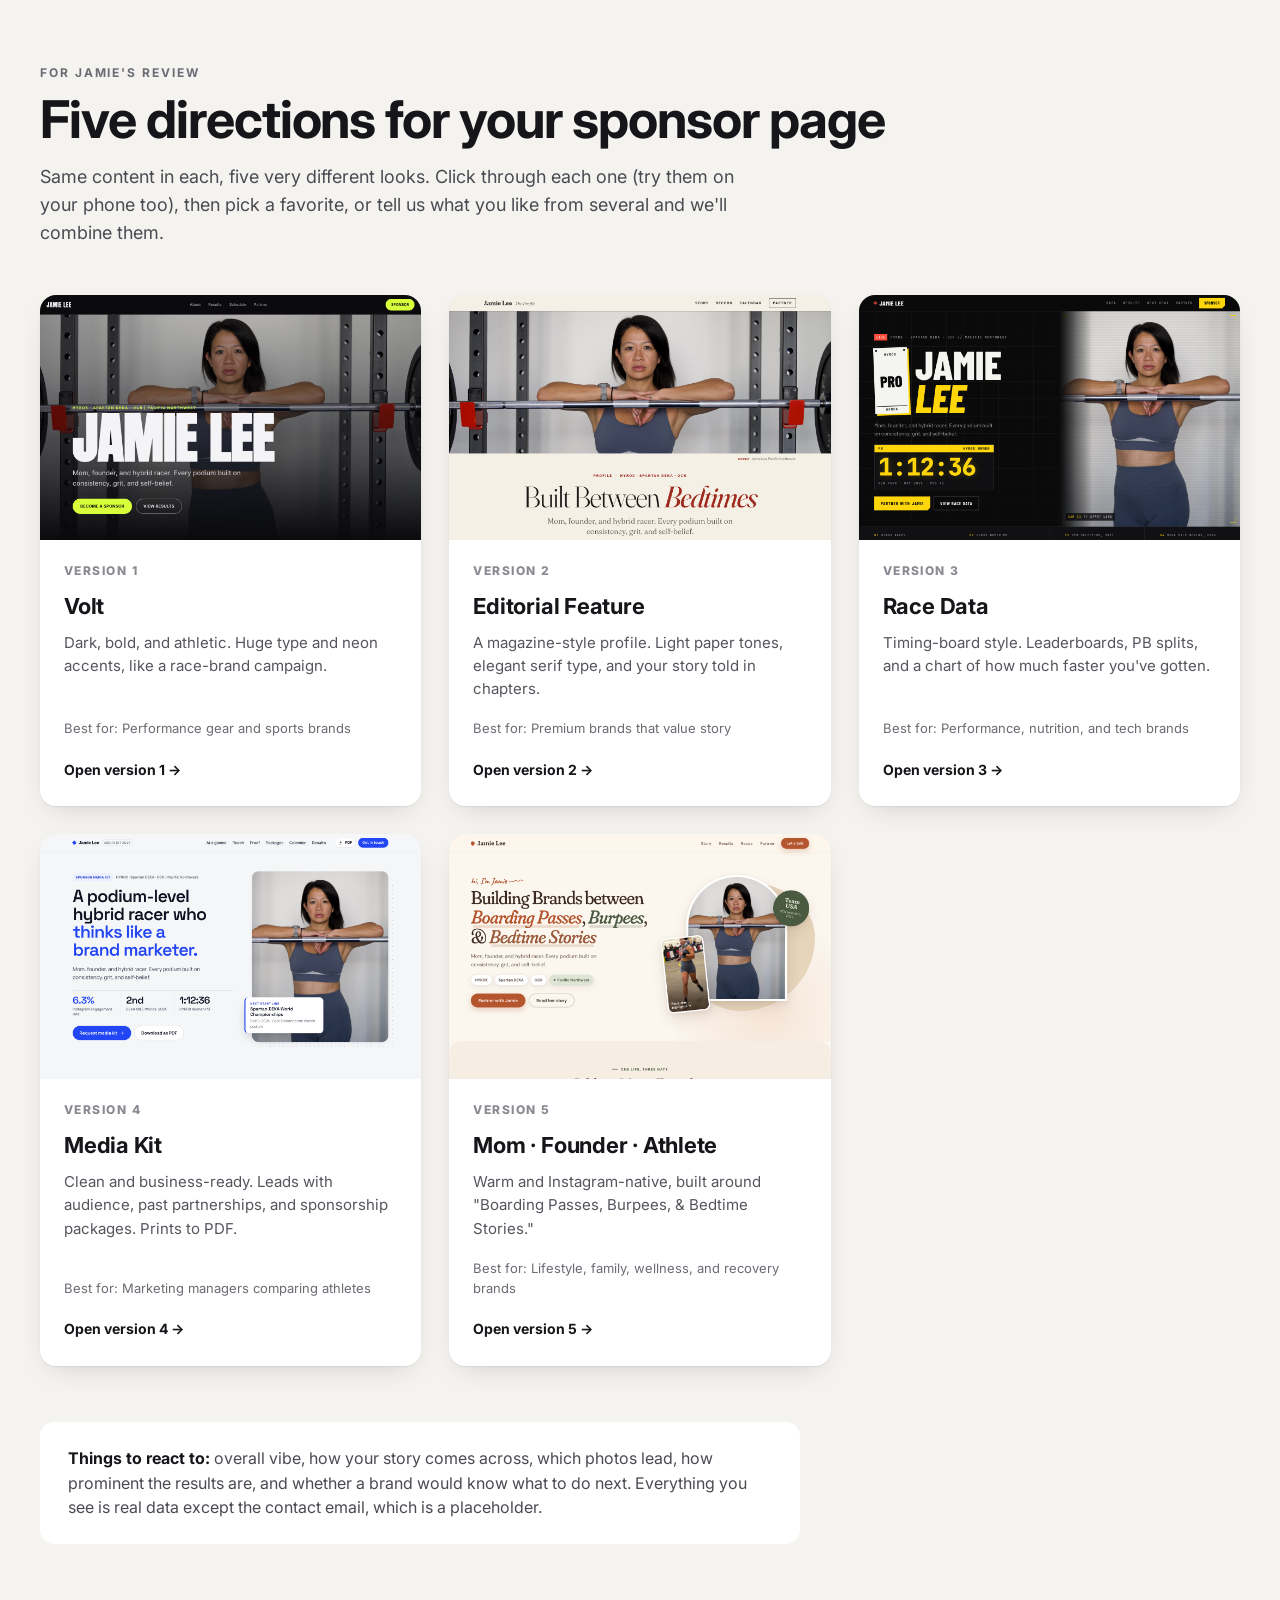
==== index.html @ 802108f6 "Jamie Lee athlete sponsor page: five design directions for review Co-Authored-By: Claude Opus 5.5 <n" ====
<!doctype html>
<html lang="en">
<head>
  <meta charset="utf-8" />
  <meta name="viewport" content="width=device-width, initial-scale=1" />
  <title>Jamie Lee: Page Directions for Review</title>
  <meta name="robots" content="noindex" />
  <link rel="preconnect" href="https://fonts.googleapis.com" />
  <link rel="preconnect" href="https://fonts.gstatic.com" crossorigin />
  <link href="https://fonts.googleapis.com/css2?family=Inter:wght@400;500;600;700;800&display=swap" rel="stylesheet" />
  <style>
    * { box-sizing: border-box; margin: 0; padding: 0; }
    body { font-family: "Inter", system-ui, sans-serif; background: #f4f3ef; color: #16161a; line-height: 1.55; }
    .wrap { width: min(1200px, 100% - 40px); margin: 0 auto; padding: 64px 0 96px; }
    .eyebrow { font-size: 12px; font-weight: 700; letter-spacing: .16em; text-transform: uppercase; color: #6b6b74; }
    h1 { font-size: clamp(32px, 5vw, 52px); line-height: 1.05; letter-spacing: -.02em; margin: 10px 0 16px; }
    .lede { font-size: 18px; color: #4a4a52; max-width: 720px; }
    .grid { display: grid; grid-template-columns: repeat(auto-fill, minmax(340px, 1fr)); gap: 28px; margin-top: 48px; }
    .card { display: flex; flex-direction: column; background: #fff; border-radius: 16px; overflow: hidden; color: inherit; text-decoration: none;
      box-shadow: 0 1px 2px rgba(0,0,0,.06), 0 10px 30px -12px rgba(0,0,0,.18); transition: transform .2s ease, box-shadow .2s ease; }
    .card:hover { transform: translateY(-4px); box-shadow: 0 2px 4px rgba(0,0,0,.06), 0 24px 48px -16px rgba(0,0,0,.28); }
    .thumb { aspect-ratio: 14 / 9; background: #e3e1da; overflow: hidden; }
    .thumb img { width: 100%; height: 100%; object-fit: cover; object-position: top; display: block; }
    .thumb.missing { display: grid; place-items: center; color: #8a8a92; font-weight: 600; }
    .body { padding: 22px 24px 26px; display: flex; flex-direction: column; gap: 8px; flex: 1; }
    .num { font-size: 12px; font-weight: 800; letter-spacing: .12em; color: #8a8a92; }
    h2 { font-size: 22px; letter-spacing: -.01em; }
    .body p { color: #55555d; font-size: 15px; }
    .for { margin-top: auto; padding-top: 10px; font-size: 13px; color: #6b6b74; }
    .open { margin-top: 12px; font-weight: 700; font-size: 14px; }
    .note { margin-top: 56px; padding: 24px 28px; background: #fff; border-radius: 14px; color: #4a4a52; max-width: 760px; }
    .note strong { color: #16161a; }
    @media (prefers-reduced-motion: reduce) { .card { transition: none; } }
  </style>
</head>
<body>
  <main class="wrap">
    <p class="eyebrow">For Jamie's review</p>
    <h1>Five directions for your sponsor page</h1>
    <p class="lede">Same content in each, five very different looks. Click through each one (try them on your phone too), then pick a favorite, or tell us what you like from several and we'll combine them.</p>

    <div class="grid" id="grid"></div>

    <div class="note">
      <strong>Things to react to:</strong> overall vibe, how your story comes across, which photos lead, how prominent the results are, and whether a brand would know what to do next. Everything you see is real data except the contact email, which is a placeholder.
    </div>
  </main>

  <script>
    const versions = [
      { n: 1, name: "Volt", desc: "Dark, bold, and athletic. Huge type and neon accents, like a race-brand campaign.", for: "Performance gear and sports brands" },
      { n: 2, name: "Editorial Feature", desc: "A magazine-style profile. Light paper tones, elegant serif type, and your story told in chapters.", for: "Premium brands that value story" },
      { n: 3, name: "Race Data", desc: "Timing-board style. Leaderboards, PB splits, and a chart of how much faster you've gotten.", for: "Performance, nutrition, and tech brands" },
      { n: 4, name: "Media Kit", desc: "Clean and business-ready. Leads with audience, past partnerships, and sponsorship packages. Prints to PDF.", for: "Marketing managers comparing athletes" },
      { n: 5, name: "Mom · Founder · Athlete", desc: "Warm and Instagram-native, built around \"Boarding Passes, Burpees, & Bedtime Stories.\"", for: "Lifestyle, family, wellness, and recovery brands" },
    ];
    document.getElementById("grid").innerHTML = versions.map((v) => `
      <a class="card" href="v${v.n}/">
        <div class="thumb"><img src="v${v.n}/preview.png" alt="Preview of version ${v.n}, ${v.name}"
          onerror="this.parentNode.classList.add('missing'); this.parentNode.textContent='Preview coming soon';"></div>
        <div class="body">
          <span class="num">VERSION ${v.n}</span>
          <h2>${v.name}</h2>
          <p>${v.desc}</p>
          <span class="for">Best for: ${v.for}</span>
          <span class="open">Open version ${v.n} →</span>
        </div>
      </a>`).join("");
  </script>
</body>
</html>
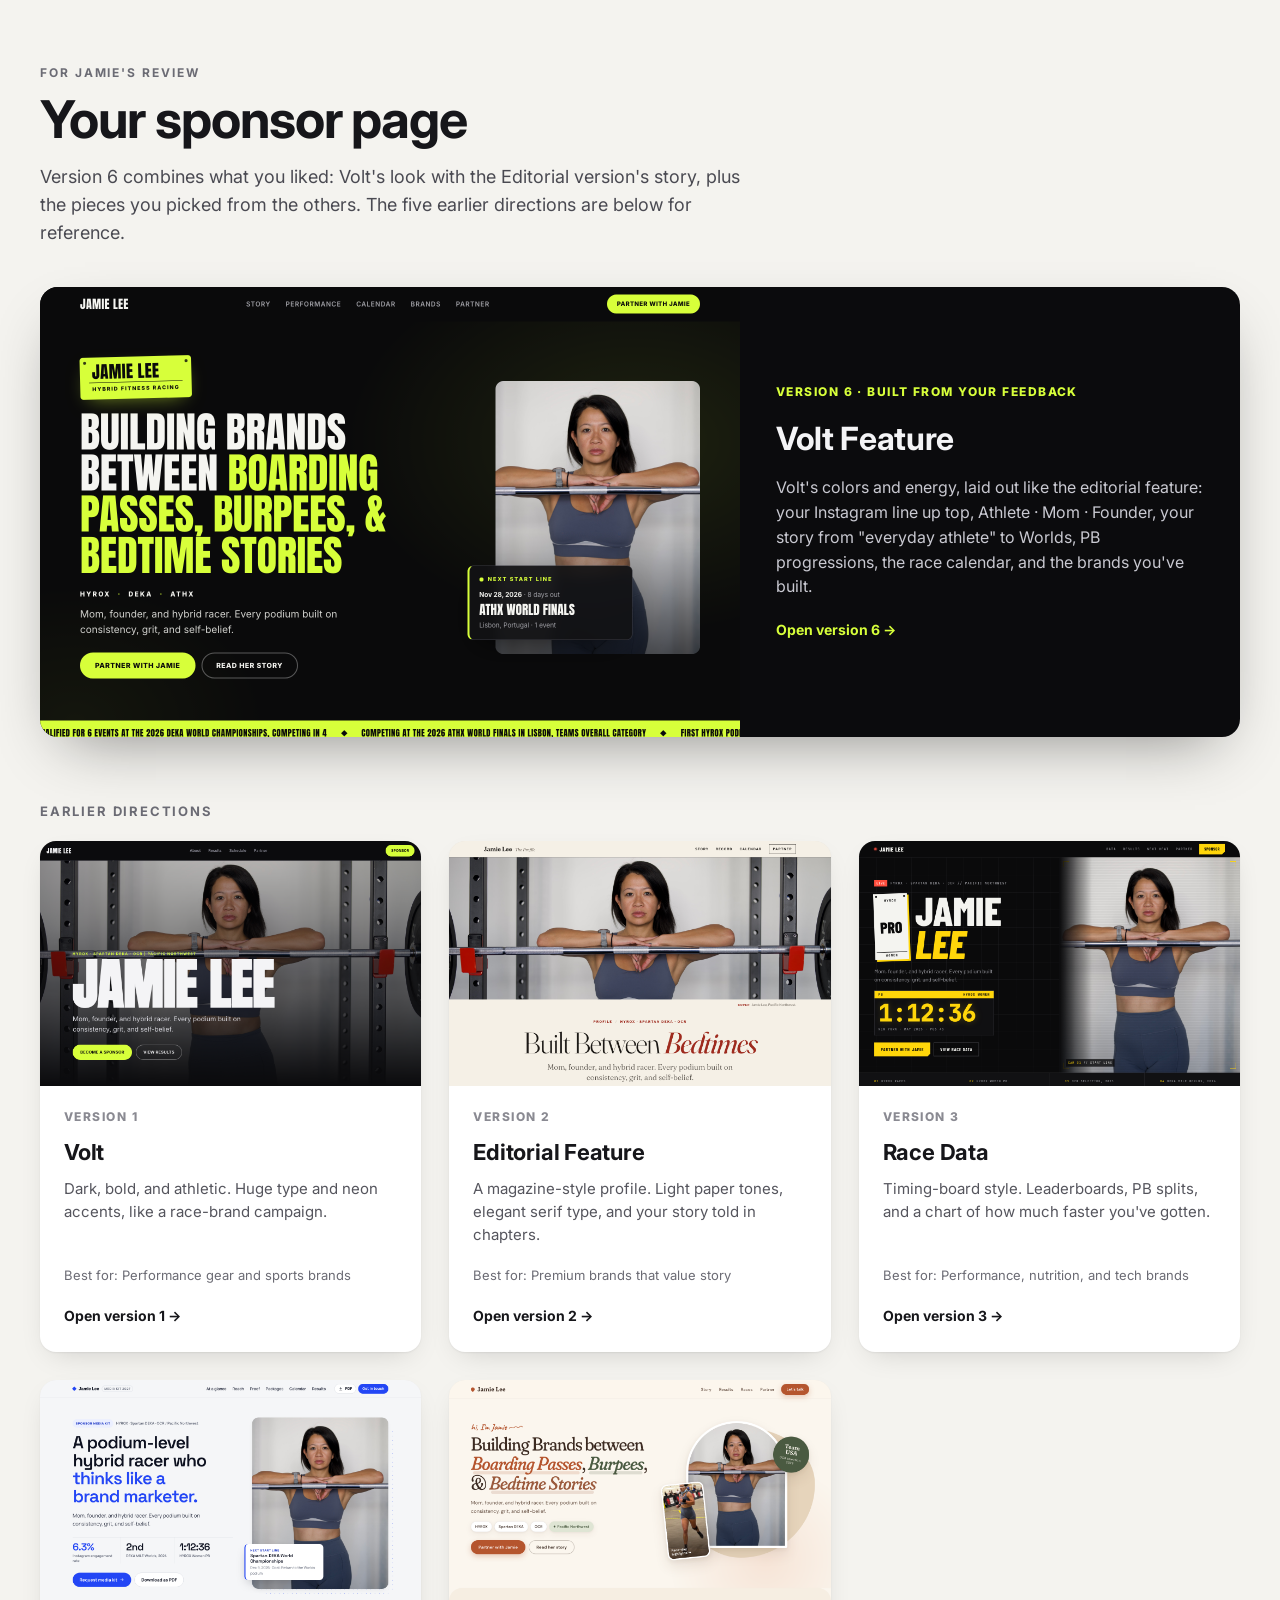
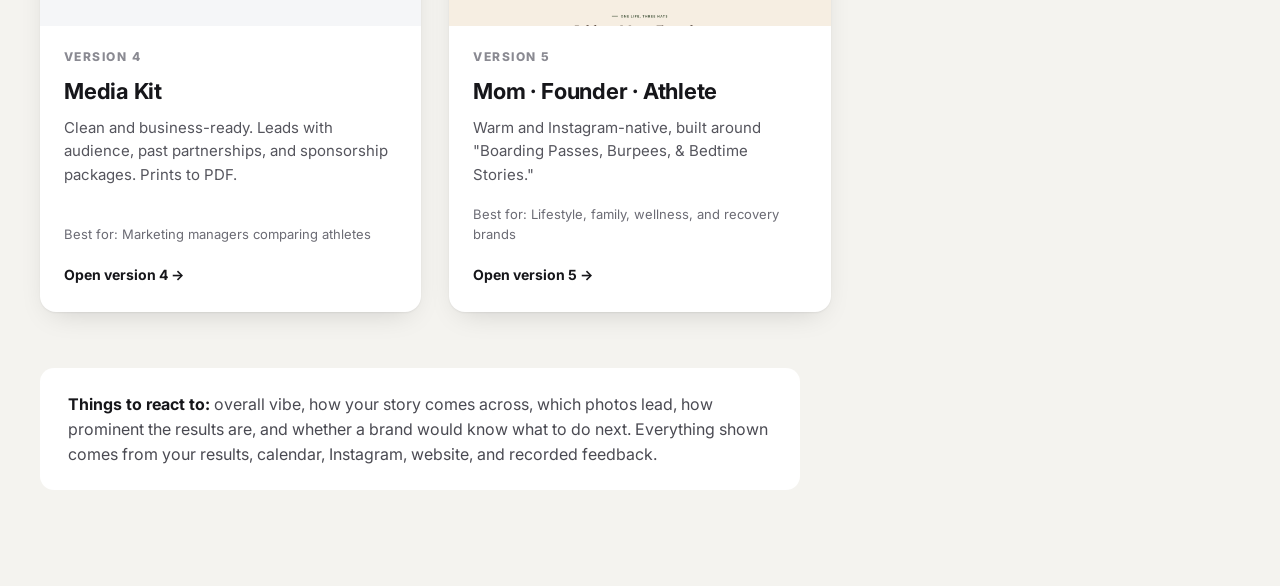
==== commit 5e222876: "Add v6 (Volt Feature) from Jamie's feedback and update shared data - v6 combines v1's look with v2's" ====
--- a/index.html
+++ b/index.html
@@ -28,6 +28,18 @@
     .body p { color: #55555d; font-size: 15px; }
     .for { margin-top: auto; padding-top: 10px; font-size: 13px; color: #6b6b74; }
     .open { margin-top: 12px; font-weight: 700; font-size: 14px; }
+    .feature { display: grid; grid-template-columns: 1.4fr 1fr; margin-top: 40px; background: #0b0b0d; color: #f4f4f6; border-radius: 18px; overflow: hidden; text-decoration: none;
+      box-shadow: 0 24px 60px -24px rgba(0,0,0,.45); transition: transform .2s ease; }
+    .feature:hover { transform: translateY(-4px); }
+    .feature__thumb img { width: 100%; height: 100%; object-fit: cover; object-position: top; display: block; }
+    .feature__body { padding: 36px; display: flex; flex-direction: column; gap: 12px; justify-content: center; }
+    .feature .num { color: #d7ff3a; }
+    .feature h2 { font-size: 32px; }
+    .feature p { color: #c9c9d1; }
+    .feature .open { color: #d7ff3a; font-weight: 700; margin-top: 8px; }
+    .earlier { margin-top: 64px; font-size: 13px; font-weight: 700; letter-spacing: .14em; text-transform: uppercase; color: #6b6b74; }
+    .grid { margin-top: 20px !important; }
+    @media (max-width: 800px) { .feature { grid-template-columns: 1fr; } .feature__body { padding: 26px; } }
     .note { margin-top: 56px; padding: 24px 28px; background: #fff; border-radius: 14px; color: #4a4a52; max-width: 760px; }
     .note strong { color: #16161a; }
     @media (prefers-reduced-motion: reduce) { .card { transition: none; } }
@@ -36,13 +48,24 @@
 <body>
   <main class="wrap">
     <p class="eyebrow">For Jamie's review</p>
-    <h1>Five directions for your sponsor page</h1>
-    <p class="lede">Same content in each, five very different looks. Click through each one (try them on your phone too), then pick a favorite, or tell us what you like from several and we'll combine them.</p>
+    <h1>Your sponsor page</h1>
+    <p class="lede">Version 6 combines what you liked: Volt's look with the Editorial version's story, plus the pieces you picked from the others. The five earlier directions are below for reference.</p>
 
+    <a class="feature" href="v6/">
+      <div class="feature__thumb"><img src="v6/preview.png" alt="Preview of version 6"></div>
+      <div class="feature__body">
+        <span class="num">VERSION 6 · BUILT FROM YOUR FEEDBACK</span>
+        <h2>Volt Feature</h2>
+        <p>Volt's colors and energy, laid out like the editorial feature: your Instagram line up top, Athlete · Mom · Founder, your story from "everyday athlete" to Worlds, PB progressions, the race calendar, and the brands you've built.</p>
+        <span class="open">Open version 6 →</span>
+      </div>
+    </a>
+
+    <h3 class="earlier">Earlier directions</h3>
     <div class="grid" id="grid"></div>
 
     <div class="note">
-      <strong>Things to react to:</strong> overall vibe, how your story comes across, which photos lead, how prominent the results are, and whether a brand would know what to do next. Everything you see is real data except the contact email, which is a placeholder.
+      <strong>Things to react to:</strong> overall vibe, how your story comes across, which photos lead, how prominent the results are, and whether a brand would know what to do next. Everything shown comes from your results, calendar, Instagram, website, and recorded feedback.
     </div>
   </main>
 
